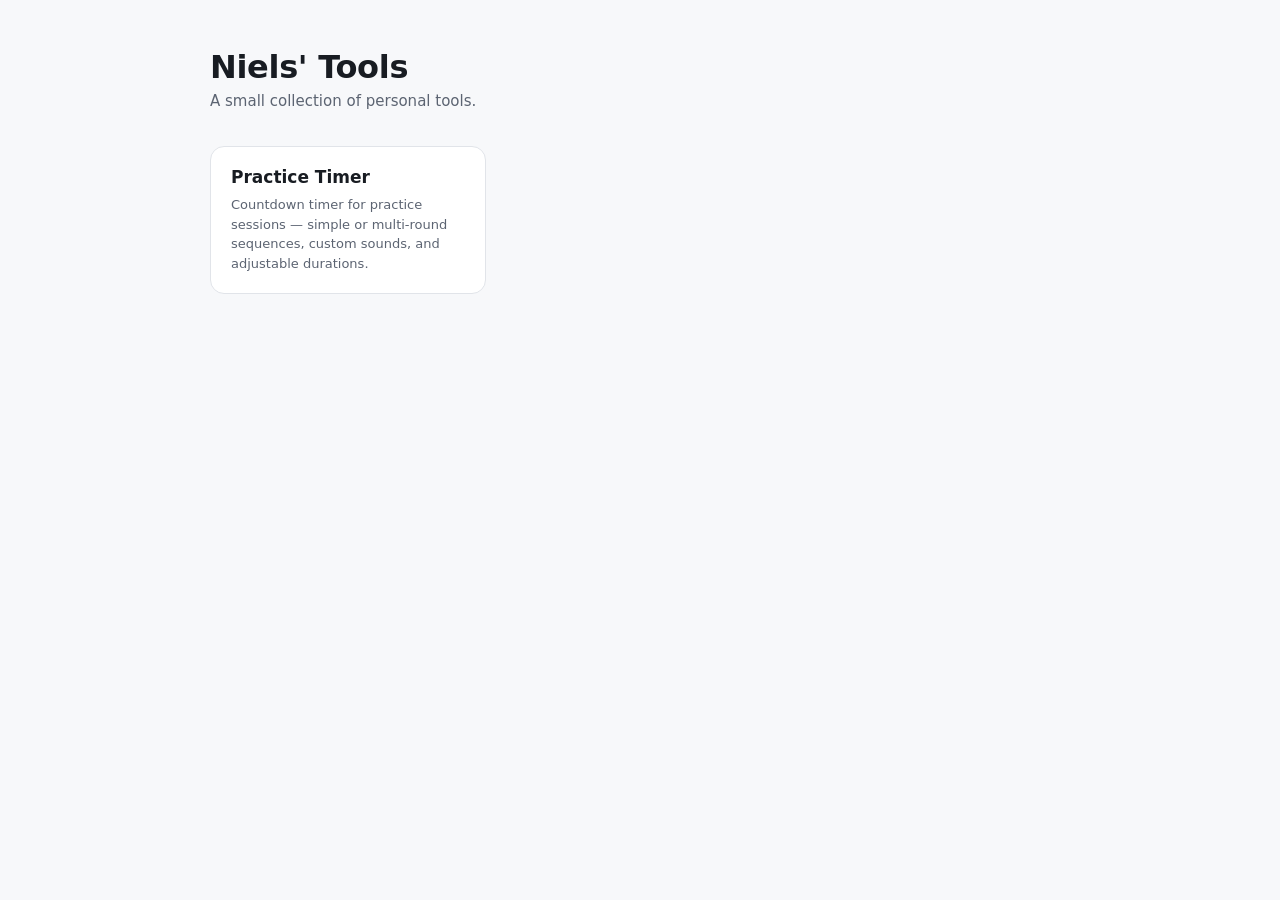
==== index.html @ fa5acfa9 "Initial commit: site scaffold + Practice Timer tool Home page lists tools as cards; Practice Timer i" ====
<!DOCTYPE html>
<html lang="en">
<head>
<meta charset="UTF-8">
<meta name="viewport" content="width=device-width, initial-scale=1.0">
<title>Niels' Tools</title>
<link rel="stylesheet" href="styles.css">
</head>
<body>
<div class="wrap">
  <header class="site-header">
    <h1>Niels' Tools</h1>
    <p class="tagline">A small collection of personal tools.</p>
  </header>

  <div class="tool-grid">
    <a class="tool-card" href="tools/practice-timer/">
      <span class="tool-name">Practice Timer</span>
      <span class="tool-desc">Countdown timer for practice sessions — simple or multi-round sequences, custom sounds, and adjustable durations.</span>
    </a>
  </div>
</div>
</body>
</html>
---- styles.css ----
:root{
  --bg:#0f1115;
  --panel:#161920;
  --panel-2:#1e2229;
  --ink:#eef1f6;
  --ink-dim:#8b93a1;
  --line:#282d36;
  --accent:#2dd4bf;
  --accent-ink:#0b1512;
}
@media (prefers-color-scheme: light){
  :root{
    --bg:#f7f8fa;
    --panel:#ffffff;
    --panel-2:#f0f2f5;
    --ink:#181c22;
    --ink-dim:#5c6472;
    --line:#e1e4e9;
    --accent:#0f9d8e;
    --accent-ink:#ffffff;
  }
}
*{box-sizing:border-box;}
html,body{margin:0;padding:0;}
body{
  background:var(--bg);
  color:var(--ink);
  font-family:'Inter',system-ui,-apple-system,sans-serif;
  min-height:100vh;
}
.wrap{
  max-width:900px;
  margin:0 auto;
  padding:48px 20px 80px;
}
a{color:inherit;}

.site-header{
  margin-bottom:36px;
}
.site-header h1{
  font-family:'Space Grotesk',system-ui,sans-serif;
  font-weight:700;
  font-size:32px;
  margin:0 0 6px;
  letter-spacing:-0.01em;
}
.site-header .tagline{
  color:var(--ink-dim);
  font-size:15px;
  margin:0;
}

.back-link{
  display:inline-flex;
  align-items:center;
  gap:6px;
  color:var(--ink-dim);
  text-decoration:none;
  font-size:13px;
  font-weight:600;
  margin-bottom:22px;
}
.back-link:hover{color:var(--ink);}

.tool-grid{
  display:grid;
  grid-template-columns:repeat(auto-fill, minmax(220px, 1fr));
  gap:16px;
}
.tool-card{
  display:flex;
  flex-direction:column;
  gap:8px;
  background:var(--panel);
  border:1px solid var(--line);
  border-radius:14px;
  padding:20px;
  text-decoration:none;
  color:var(--ink);
  transition:border-color .12s ease, transform .12s ease;
}
.tool-card:hover{
  border-color:var(--accent);
  transform:translateY(-2px);
}
.tool-card .tool-name{
  font-family:'Space Grotesk',system-ui,sans-serif;
  font-weight:700;
  font-size:17px;
}
.tool-card .tool-desc{
  color:var(--ink-dim);
  font-size:13px;
  line-height:1.5;
}

.panel{
  background:var(--panel);
  border:1px solid var(--line);
  border-radius:14px;
  padding:20px;
  margin-bottom:16px;
}
.row{
  display:flex;
  align-items:center;
  gap:10px;
  flex-wrap:wrap;
}
.row + .row{margin-top:12px;}
.row.center{justify-content:center;}
.label{
  font-size:11px;
  text-transform:uppercase;
  letter-spacing:0.08em;
  color:var(--ink-dim);
  width:100%;
  margin-bottom:2px;
}
.pill{
  border:1px solid var(--line);
  background:var(--panel-2);
  color:var(--ink);
  border-radius:999px;
  padding:7px 14px;
  font-size:13px;
  font-weight:600;
  cursor:pointer;
  transition:all .12s ease;
  font-family:'Inter',sans-serif;
}
.pill:hover{border-color:var(--accent);}
.pill:focus-visible{outline:2px solid var(--accent); outline-offset:2px;}
.pill.active{
  background:var(--accent);
  color:var(--accent-ink);
  border-color:var(--accent);
}
.btn-main{
  border:none;
  background:var(--accent);
  color:var(--accent-ink);
  border-radius:10px;
  padding:11px 20px;
  font-size:14px;
  font-weight:700;
  cursor:pointer;
  font-family:'Space Grotesk',sans-serif;
}
.btn-main:hover{filter:brightness(1.08);}
.btn-main:focus-visible{outline:2px solid var(--ink); outline-offset:2px;}
.btn-ghost{
  border:1px solid var(--line);
  background:transparent;
  color:var(--ink-dim);
  border-radius:10px;
  padding:10px 16px;
  font-size:13px;
  font-weight:600;
  cursor:pointer;
  font-family:'Inter',sans-serif;
}
.btn-ghost:hover{color:var(--ink); border-color:var(--accent);}

input[type="number"]{
  background:var(--panel-2);
  border:1px solid var(--line);
  color:var(--ink);
  border-radius:999px;
  padding:7px 12px;
  font-size:13px;
  font-family:'Inter',sans-serif;
}
input[type="number"]:focus-visible{outline:2px solid var(--accent);}
input[type="range"]{
  flex:1;
  min-width:120px;
  accent-color:var(--accent);
  cursor:pointer;
}
input[type="range"]:focus-visible{outline:2px solid var(--accent); outline-offset:2px;}
.range-value{
  font-family:'Space Grotesk',sans-serif;
  font-size:13px;
  font-weight:700;
  color:var(--ink);
  min-width:32px;
  text-align:center;
}

.collapsible-panel{padding:4px 20px;}
.collapsible-panel summary{
  list-style:none;
  cursor:pointer;
  padding:14px 0;
  font-family:'Space Grotesk',sans-serif;
  font-weight:700;
  font-size:14px;
  color:var(--ink);
  display:flex;
  align-items:center;
  gap:8px;
}
.collapsible-panel summary::-webkit-details-marker{display:none;}
.collapsible-panel summary::before{
  content:"▸";
  color:var(--accent);
  font-size:12px;
  transition:transform .12s ease;
}
.collapsible-panel[open] summary::before{transform:rotate(90deg);}
.collapsible-body{
  padding:2px 0 18px;
  font-size:14px;
  line-height:1.5;
}
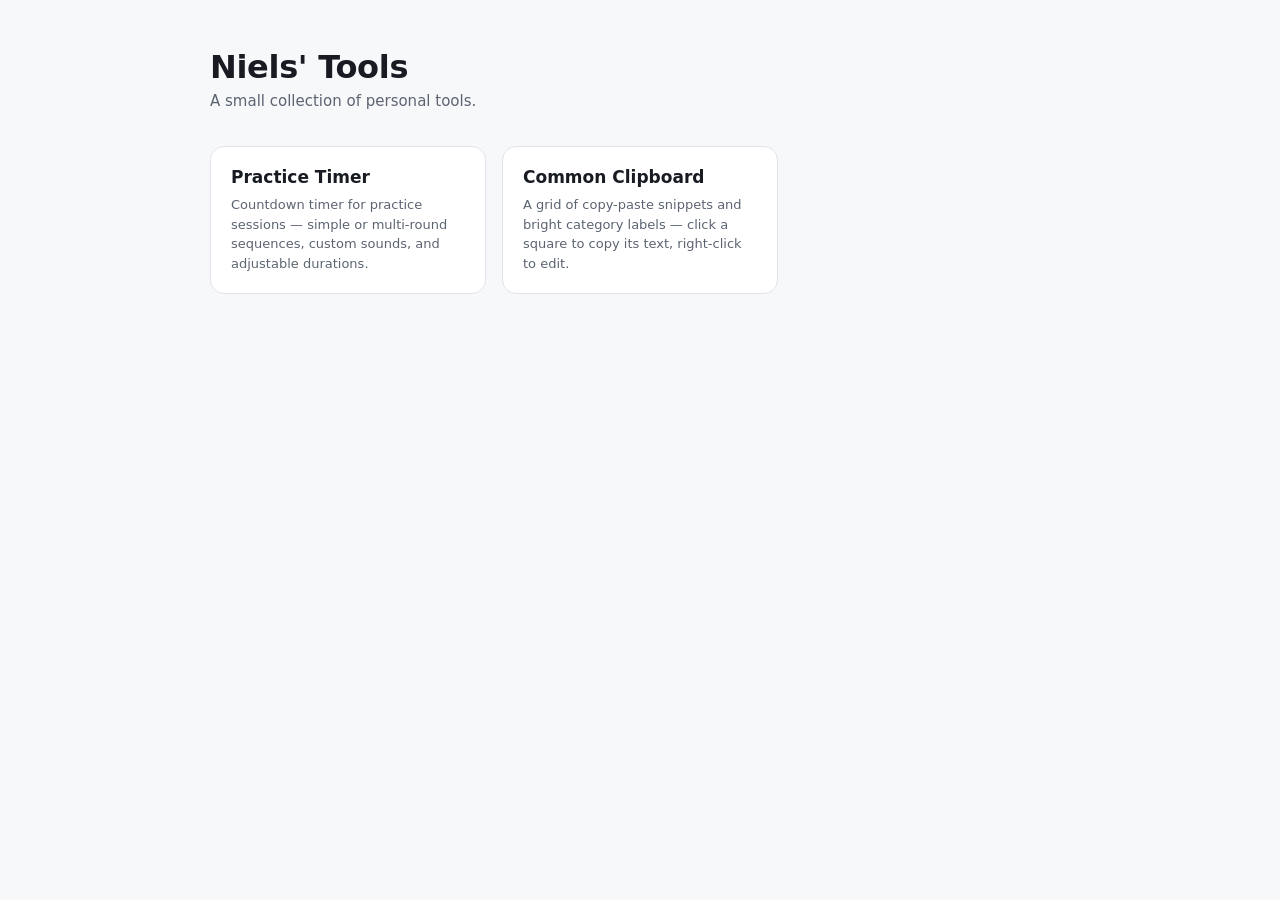
==== commit 98f81351: "Add Common Clipboard tool with category squares and drag-to-sort A grid of copyable text snippets, p" ====
--- a/index.html
+++ b/index.html
@@ -14,9 +14,13 @@
   </header>
 
   <div class="tool-grid">
-    <a class="tool-card" href="tools/practice-timer/">
+    <a class="tool-card" href="tools/practice-timer/index.html">
       <span class="tool-name">Practice Timer</span>
       <span class="tool-desc">Countdown timer for practice sessions — simple or multi-round sequences, custom sounds, and adjustable durations.</span>
+    </a>
+    <a class="tool-card" href="tools/common-clipboard/index.html">
+      <span class="tool-name">Common Clipboard</span>
+      <span class="tool-desc">A grid of copy-paste snippets and bright category labels — click a square to copy its text, right-click to edit.</span>
     </a>
   </div>
 </div>
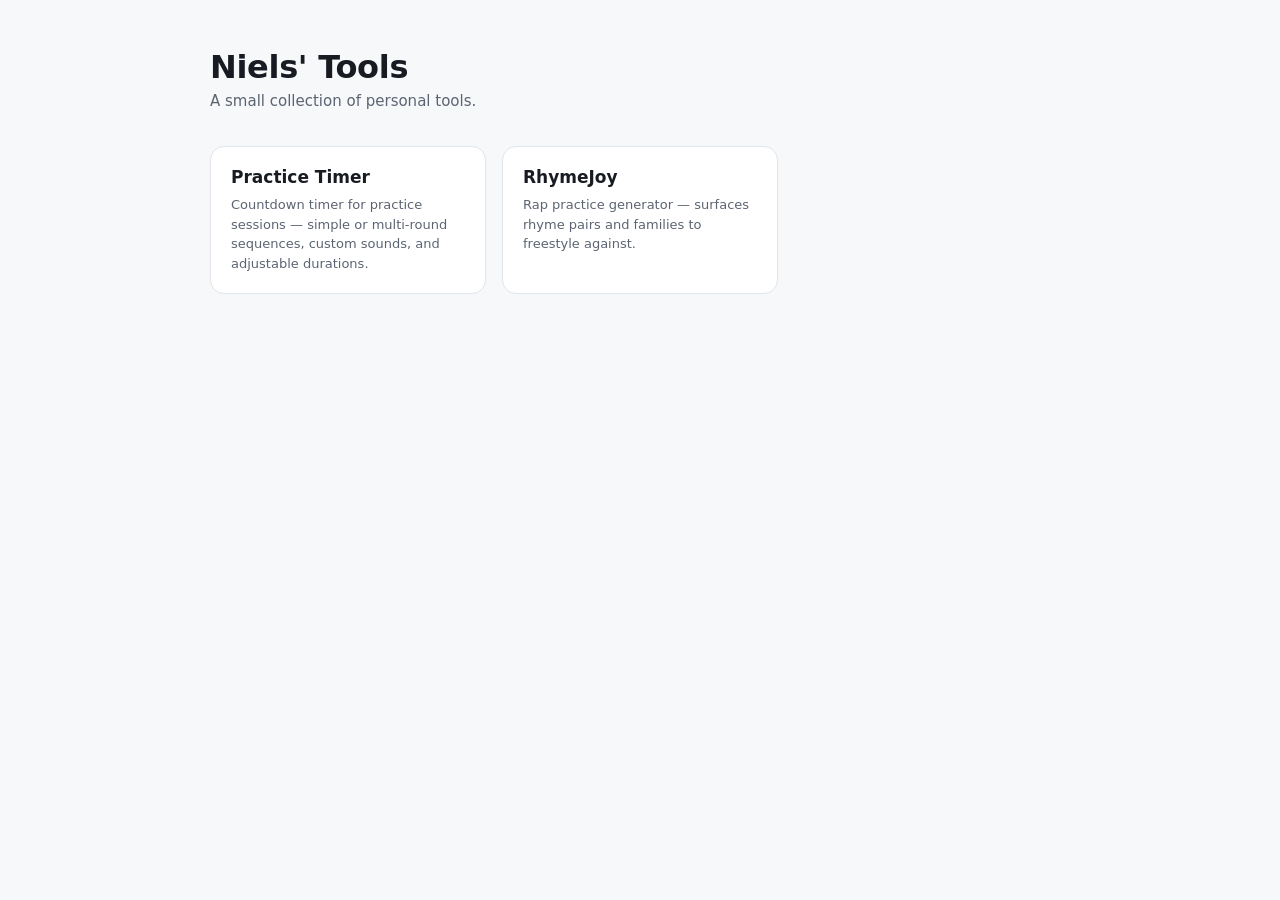
==== commit 386fcd0e: "Add RhymeJoy link, fix file:// index links, add project CLAUDE.md Link tool cards directly to index." ====
--- a/index.html
+++ b/index.html
@@ -18,9 +18,9 @@
       <span class="tool-name">Practice Timer</span>
       <span class="tool-desc">Countdown timer for practice sessions — simple or multi-round sequences, custom sounds, and adjustable durations.</span>
     </a>
-    <a class="tool-card" href="tools/common-clipboard/index.html">
-      <span class="tool-name">Common Clipboard</span>
-      <span class="tool-desc">A grid of copy-paste snippets and bright category labels — click a square to copy its text, right-click to edit.</span>
+    <a class="tool-card" href="https://nielswritescode.github.io/freestyle-practice/">
+      <span class="tool-name">RhymeJoy</span>
+      <span class="tool-desc">Rap practice generator — surfaces rhyme pairs and families to freestyle against.</span>
     </a>
   </div>
 </div>
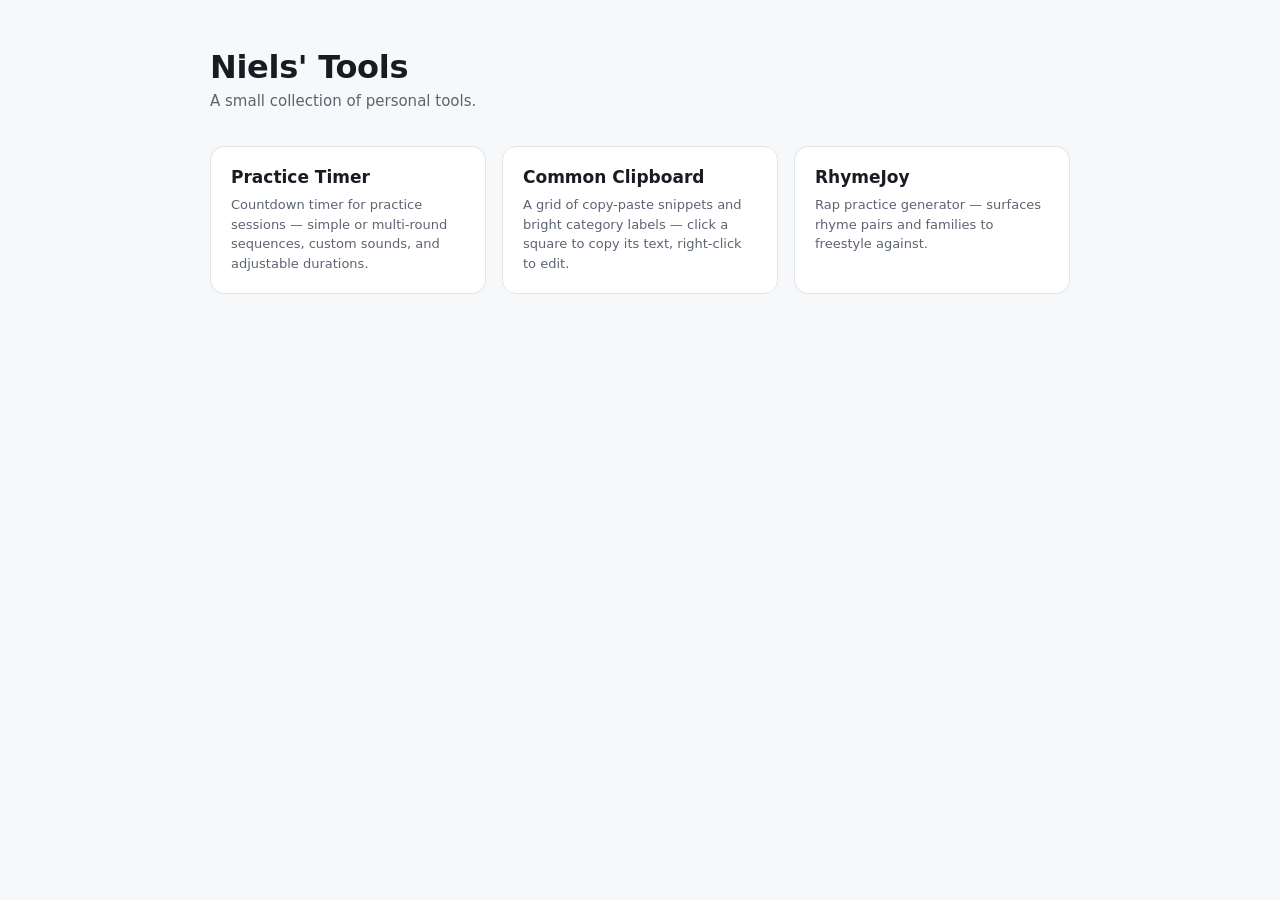
==== commit bef79c53: "Merge worktree-x: Common Clipboard tool # Conflicts: #	index.html" ====
--- a/index.html
+++ b/index.html
@@ -18,6 +18,10 @@
       <span class="tool-name">Practice Timer</span>
       <span class="tool-desc">Countdown timer for practice sessions — simple or multi-round sequences, custom sounds, and adjustable durations.</span>
     </a>
+    <a class="tool-card" href="tools/common-clipboard/index.html">
+      <span class="tool-name">Common Clipboard</span>
+      <span class="tool-desc">A grid of copy-paste snippets and bright category labels — click a square to copy its text, right-click to edit.</span>
+    </a>
     <a class="tool-card" href="https://nielswritescode.github.io/freestyle-practice/">
       <span class="tool-name">RhymeJoy</span>
       <span class="tool-desc">Rap practice generator — surfaces rhyme pairs and families to freestyle against.</span>
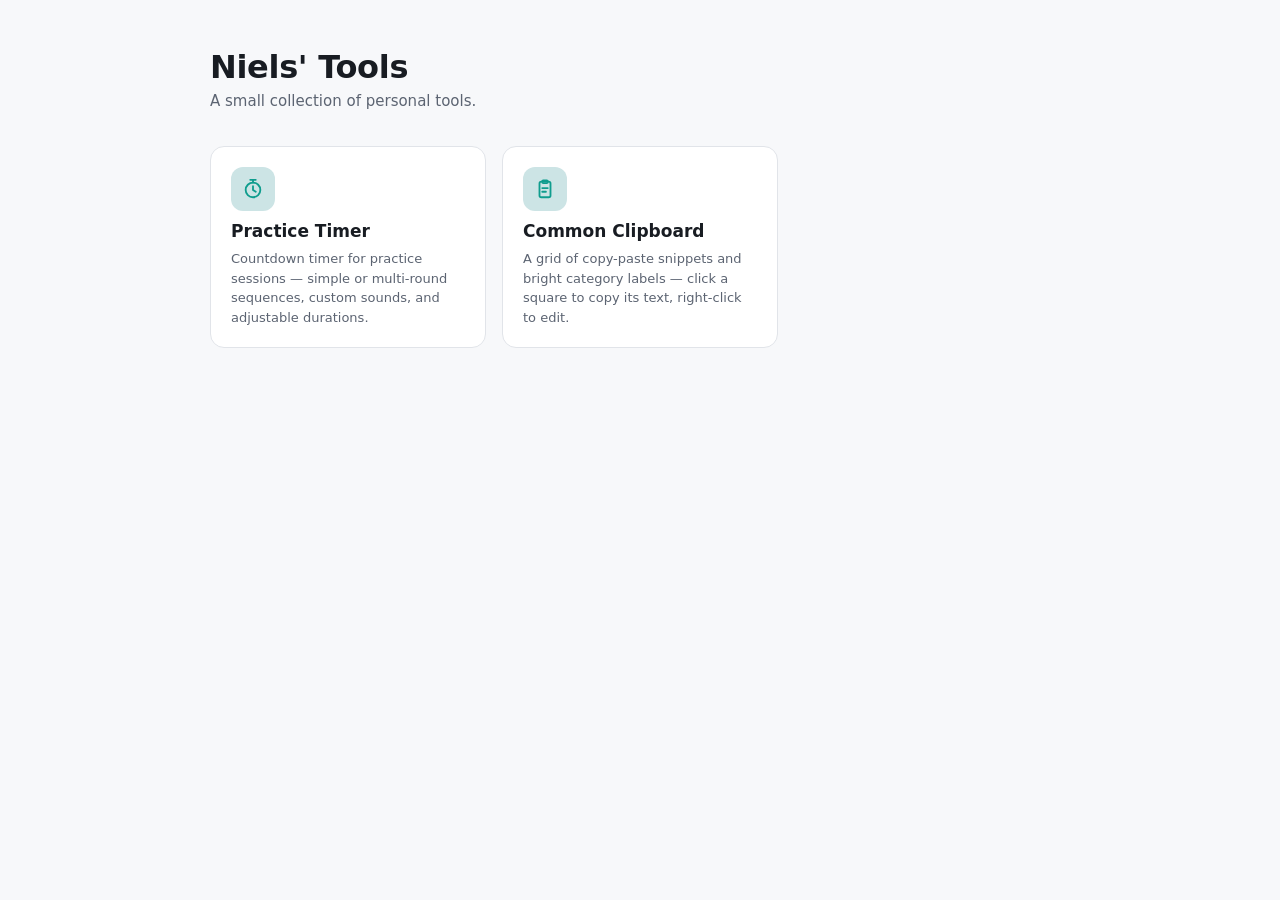
==== commit 8c91ea3a: "Add icons to homepage tool cards Hand-written inline SVGs (stopwatch, clipboard) in a tinted accent " ====
--- a/index.html
+++ b/index.html
@@ -15,16 +15,28 @@
 
   <div class="tool-grid">
     <a class="tool-card" href="tools/practice-timer/index.html">
+      <span class="tool-icon" aria-hidden="true">
+        <svg viewBox="0 0 24 24" fill="none" stroke="currentColor" stroke-width="2" stroke-linecap="round" stroke-linejoin="round">
+          <circle cx="12" cy="13" r="8"></circle>
+          <path d="M12 9v4l3 2"></path>
+          <path d="M9 2h6"></path>
+          <path d="M12 2v3"></path>
+        </svg>
+      </span>
       <span class="tool-name">Practice Timer</span>
       <span class="tool-desc">Countdown timer for practice sessions — simple or multi-round sequences, custom sounds, and adjustable durations.</span>
     </a>
     <a class="tool-card" href="tools/common-clipboard/index.html">
+      <span class="tool-icon" aria-hidden="true">
+        <svg viewBox="0 0 24 24" fill="none" stroke="currentColor" stroke-width="2" stroke-linecap="round" stroke-linejoin="round">
+          <rect x="6" y="4" width="12" height="17" rx="2"></rect>
+          <rect x="9" y="2.5" width="6" height="3" rx="1"></rect>
+          <path d="M9 11h6"></path>
+          <path d="M9 15h4"></path>
+        </svg>
+      </span>
       <span class="tool-name">Common Clipboard</span>
       <span class="tool-desc">A grid of copy-paste snippets and bright category labels — click a square to copy its text, right-click to edit.</span>
-    </a>
-    <a class="tool-card" href="https://nielswritescode.github.io/freestyle-practice/">
-      <span class="tool-name">RhymeJoy</span>
-      <span class="tool-desc">Rap practice generator — surfaces rhyme pairs and families to freestyle against.</span>
     </a>
   </div>
 </div>
--- a/styles.css
+++ b/styles.css
@@ -84,6 +84,18 @@
   border-color:var(--accent);
   transform:translateY(-2px);
 }
+.tool-icon{
+  width:44px;
+  height:44px;
+  border-radius:12px;
+  background:color-mix(in srgb, var(--accent) 16%, var(--panel-2));
+  color:var(--accent);
+  display:flex;
+  align-items:center;
+  justify-content:center;
+  margin-bottom:2px;
+}
+.tool-icon svg{width:22px; height:22px;}
 .tool-card .tool-name{
   font-family:'Space Grotesk',system-ui,sans-serif;
   font-weight:700;
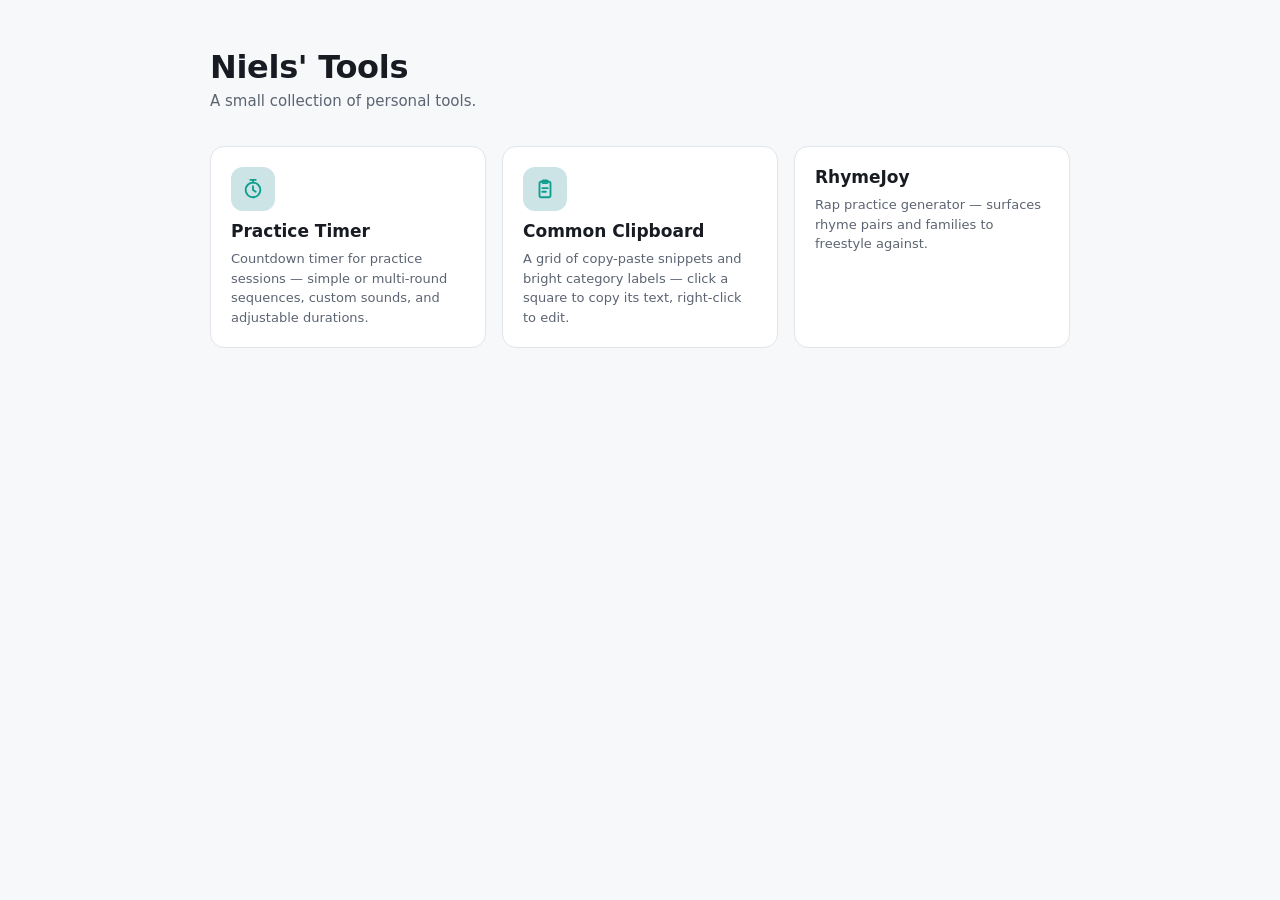
==== commit 4d9b06d7: "Merge worktree-x: loop indicator + tool card icons" ====
--- a/index.html
+++ b/index.html
@@ -38,6 +38,10 @@
       <span class="tool-name">Common Clipboard</span>
       <span class="tool-desc">A grid of copy-paste snippets and bright category labels — click a square to copy its text, right-click to edit.</span>
     </a>
+    <a class="tool-card" href="https://nielswritescode.github.io/freestyle-practice/">
+      <span class="tool-name">RhymeJoy</span>
+      <span class="tool-desc">Rap practice generator — surfaces rhyme pairs and families to freestyle against.</span>
+    </a>
   </div>
 </div>
 </body>
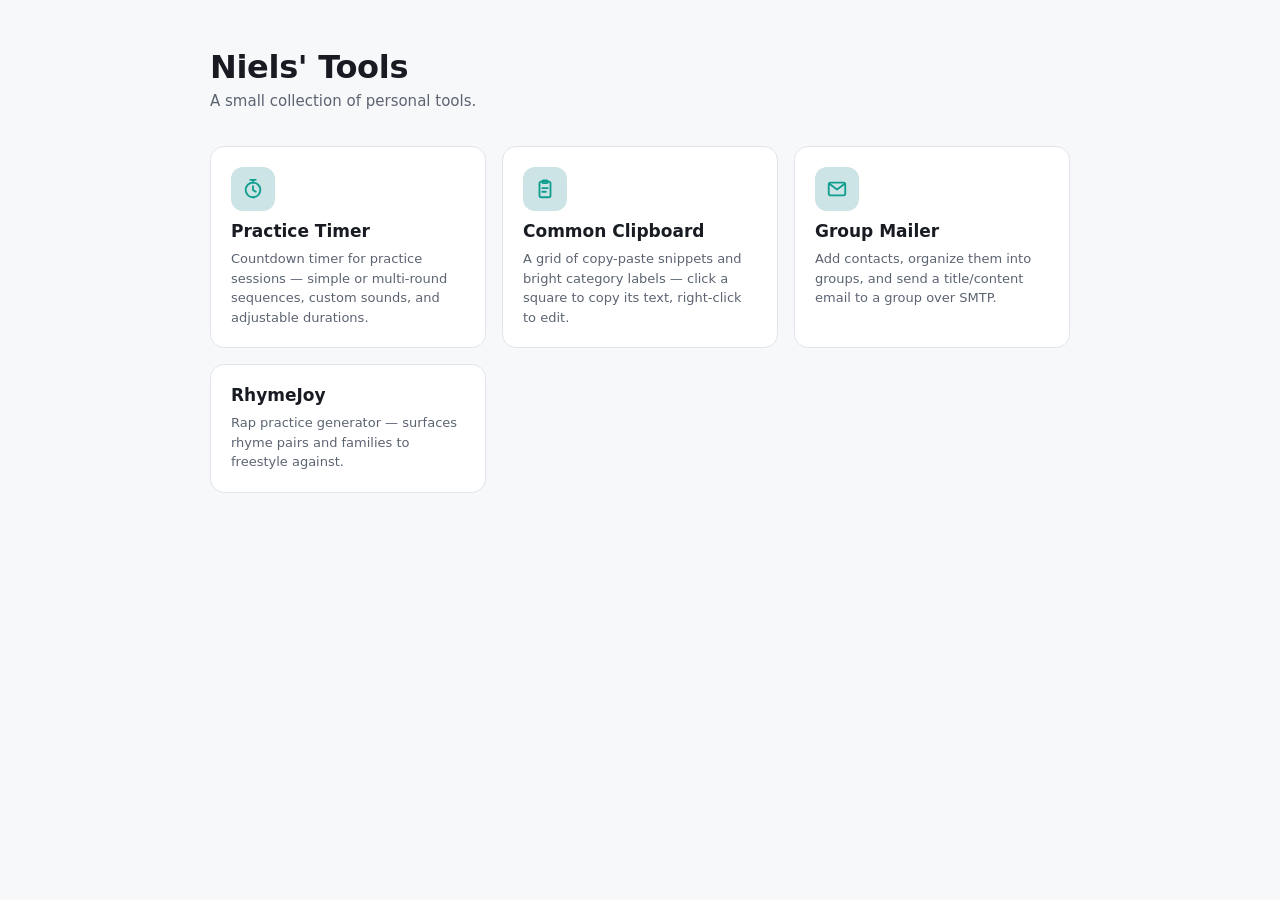
==== commit 31095400: "Add Group Mailer tool: contacts, groups, and SMTP sending Ships with a small stdlib-only Python back" ====
--- a/index.html
+++ b/index.html
@@ -38,6 +38,16 @@
       <span class="tool-name">Common Clipboard</span>
       <span class="tool-desc">A grid of copy-paste snippets and bright category labels — click a square to copy its text, right-click to edit.</span>
     </a>
+    <a class="tool-card" href="tools/group-mailer/index.html">
+      <span class="tool-icon" aria-hidden="true">
+        <svg viewBox="0 0 24 24" fill="none" stroke="currentColor" stroke-width="2" stroke-linecap="round" stroke-linejoin="round">
+          <rect x="3" y="5" width="18" height="14" rx="2"></rect>
+          <path d="m4 6.5 8 6 8-6"></path>
+        </svg>
+      </span>
+      <span class="tool-name">Group Mailer</span>
+      <span class="tool-desc">Add contacts, organize them into groups, and send a title/content email to a group over SMTP.</span>
+    </a>
     <a class="tool-card" href="https://nielswritescode.github.io/freestyle-practice/">
       <span class="tool-name">RhymeJoy</span>
       <span class="tool-desc">Rap practice generator — surfaces rhyme pairs and families to freestyle against.</span>
